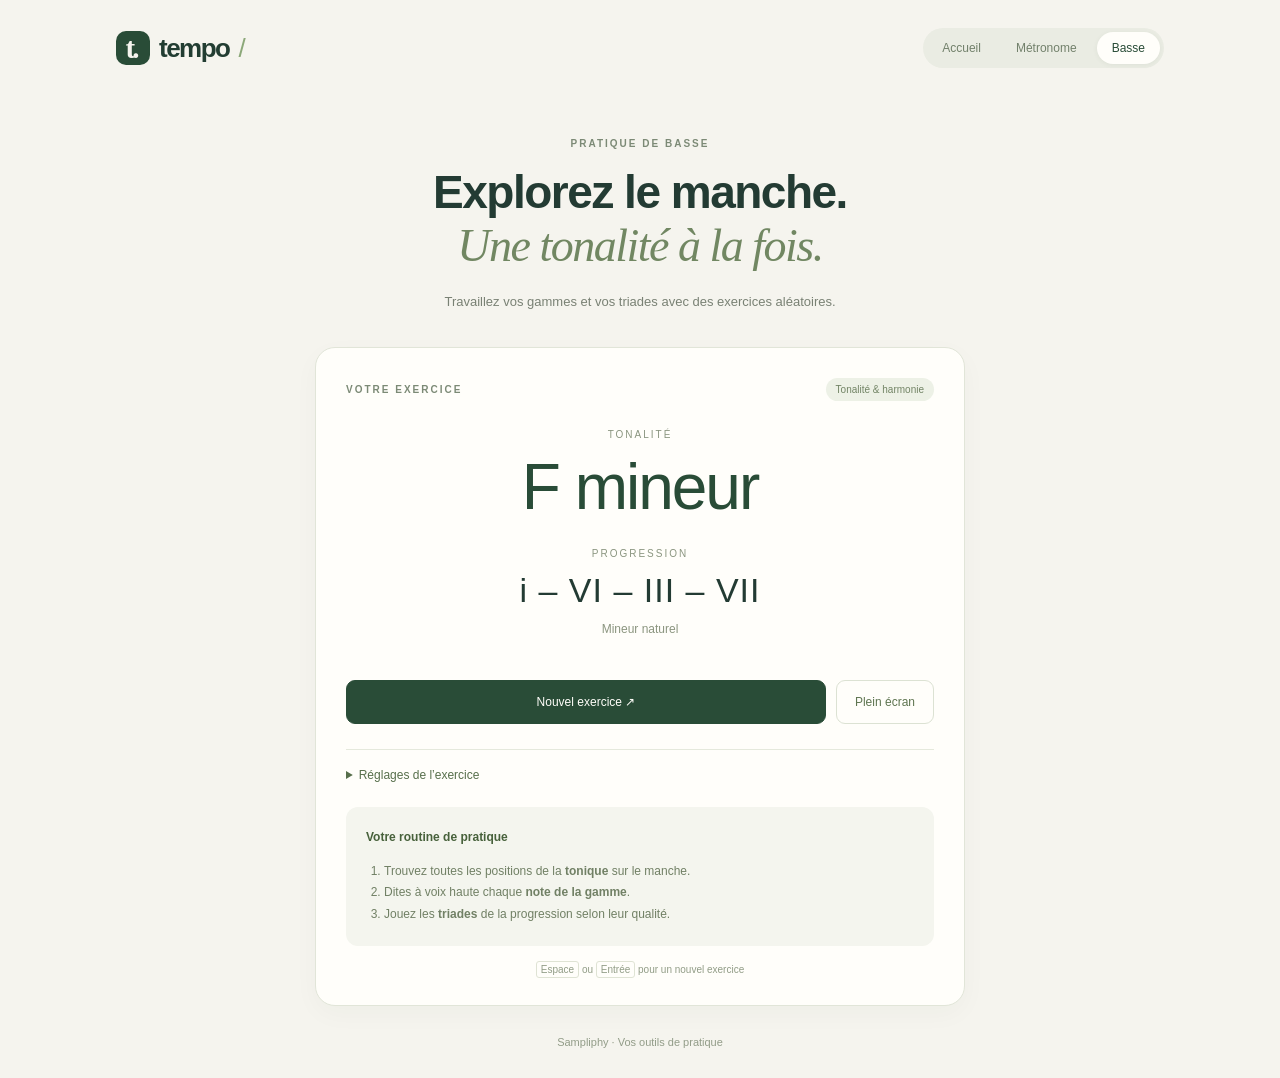
==== basse/index.html @ 9255d5bc "Add files via upload Merged version" ====
<!doctype html>
<html lang="fr"><head><meta charset="utf-8"><meta name="viewport" content="width=device-width, initial-scale=1"><title>Tempo — Pratique de basse</title><link rel="stylesheet" href="../style.css"><script src="../tool-frame.js" defer></script><script src="app.js" defer></script></head>
<body><header class="header"><a class="brand" href="../index.html"><span class="brand-mark">t.</span>tempo<span class="brand-dot">/</span></a><nav class="tool-nav" aria-label="Outils de pratique"><a href="../index.html">Accueil</a><a href="../metronome/index.html">Métronome</a><a href="./index.html" aria-current="page">Basse</a></nav></header>
<main class="workspace"><section class="intro"><p class="eyebrow">PRATIQUE DE BASSE</p><h1>Explorez le manche.<br><em>Une tonalité à la fois.</em></h1><p>Travaillez vos gammes et vos triades avec des exercices aléatoires.</p></section>
<section class="practice-card" aria-label="Générateur d’exercices"><div class="practice-top"><span class="eyebrow">VOTRE EXERCICE</span><span class="badge">Tonalité & harmonie</span></div><div class="exercise" aria-live="polite" aria-atomic="true"><span class="exercise-label">Tonalité</span><div id="key" class="exercise-key">—</div><span class="exercise-label">Progression</span><div id="prog" class="exercise-progression">—</div><p id="sub" class="exercise-description"></p></div><div class="exercise-actions"><button class="primary-button" id="next">Nouvel exercice <span aria-hidden="true">↗</span></button><button class="secondary-button" id="fs">Plein écran</button></div><p id="fullscreen-message" role="status" hidden></p>
<details class="practice-settings"><summary>Réglages de l’exercice</summary><div class="bass-settings"><label>Mode<select id="quality"><option value="both">Majeur + mineur</option><option value="major">Majeur seulement</option><option value="minor">Mineur seulement</option></select></label><label>Notation des altérations<select id="acc"><option value="both">Bémols + dièses</option><option value="flats">Bémols seulement</option><option value="sharps">Dièses seulement</option></select></label><label>Tonalités<select id="easy"><option value="off">Toutes les tonalités</option><option value="on">Tonalités faciles</option></select></label></div></details>
<section class="instructions"><h2>Votre routine de pratique</h2><ol><li>Trouvez toutes les positions de la <strong>tonique</strong> sur le manche.</li><li>Dites à voix haute chaque <strong>note de la gamme</strong>.</li><li>Jouez les <strong>triades</strong> de la progression selon leur qualité.</li></ol></section><p class="shortcut"><kbd>Espace</kbd> ou <kbd>Entrée</kbd> pour un nouvel exercice</p></section><footer class="footer">Sampliphy · Vos outils de pratique</footer></main></body></html>
---- style.css ----
:root{font-family:Inter,ui-sans-serif,-apple-system,BlinkMacSystemFont,"Segoe UI",sans-serif;color:#233b33;background:#f5f4ee;font-synthesis:none}*{box-sizing:border-box}body{margin:0}button,input,select{font:inherit}a:focus-visible,button:focus-visible,input:focus-visible,select:focus-visible,summary:focus-visible{outline:2px solid #6c8859;outline-offset:4px}.header{max-width:1120px;margin:auto;padding:28px 36px;display:flex;align-items:center;justify-content:space-between;gap:20px}.brand{display:flex;align-items:center;gap:9px;color:#223d32;text-decoration:none;font-size:26px;letter-spacing:-1.5px;font-weight:750}.brand-mark{background:#294c37;color:#f5f4ee;width:34px;height:34px;border-radius:10px;display:grid;place-items:center;font-family:Georgia,serif;font-size:29px;letter-spacing:-3px;padding-right:4px}.brand-dot{color:#8ca879;font-weight:400}.tool-nav{display:flex;gap:5px;padding:4px;background:#eaece3;border-radius:30px}.tool-nav a{text-decoration:none;color:#72806b;font-size:12px;padding:9px 15px;border-radius:24px}.tool-nav a[aria-current]{color:#294c37;background:#fffefa;box-shadow:0 1px 5px #294c3710}.tool-nav a:hover{color:#294c37}.workspace{max-width:840px;margin:0 auto;padding:0 24px}.intro{text-align:center;margin:42px 0 34px}.eyebrow{font-size:10px;letter-spacing:2px;font-weight:700;color:#7c8a76}.intro h1{font-size:clamp(32px,4vw,46px);line-height:1.15;letter-spacing:-1.5px;font-weight:550;margin:17px 0}.intro em{font-family:Georgia,serif;font-weight:400;color:#718762}.intro>p:last-child{font-size:13px;line-height:1.8;color:#798174}.tool-grid{display:grid;grid-template-columns:1fr 1fr;gap:22px}.tool-card,.practice-card{background:#fffefa;border:1px solid #e1e5d8;border-radius:20px;box-shadow:0 8px 26px #273c2808;padding:30px}.tool-card{color:inherit;text-decoration:none;transition:transform .15s,border-color .15s}.tool-card:hover{transform:translateY(-3px);border-color:#a0b28c}.tool-symbol{display:grid;place-items:center;background:#edf1e6;color:#698355;font-size:32px;border-radius:14px;width:60px;height:60px;margin-bottom:30px}.tool-card h2{font-size:23px;letter-spacing:-.6px;font-weight:550}.tool-card>p:not(.eyebrow){font-size:13px;line-height:1.9;color:#7c8774}.card-link{display:flex;justify-content:space-between;border-top:1px solid #e8ebde;padding-top:18px;margin-top:30px;font-size:12px;color:#34583f}.footer{text-align:center;color:#929c88;font-size:11px;margin:30px 0}.practice-card{max-width:650px;margin:0 auto}.practice-top{display:flex;align-items:center;justify-content:space-between;gap:10px}.badge{font-size:10px;background:#edf1e6;color:#728465;border-radius:20px;padding:6px 10px}.exercise{text-align:center;padding:28px 0}.exercise-label{display:block;font-size:10px;text-transform:uppercase;letter-spacing:2px;color:#8a957f}.exercise-key{font-size:clamp(42px,6vw,64px);font-weight:450;letter-spacing:-2px;margin:10px 0 24px;color:#294c37}.exercise-progression{font-size:clamp(24px,4vw,34px);font-weight:500;letter-spacing:1px;margin:12px 0}.exercise-description{font-size:12px;color:#8b957f;min-height:18px}.primary-button,.secondary-button{cursor:pointer;border-radius:9px;font-size:12px;padding:14px 18px}.primary-button{background:#294c37;color:#fffefa;border:1px solid #294c37}.primary-button:hover{background:#365e43}.secondary-button{color:#5f7551;background:transparent;border:1px solid #dce2d3}.exercise-actions{display:flex;gap:10px}.exercise-actions .primary-button{flex:1}.practice-settings{margin-top:25px;border-top:1px solid #e5e9dc;padding-top:18px}.practice-settings summary{font-size:12px;color:#576f4b;cursor:pointer}.bass-settings{display:grid;grid-template-columns:1fr 1fr 1fr;gap:14px;padding-top:18px}.bass-settings label{font-size:10px;color:#7c8872;display:flex;flex-direction:column;gap:8px}.bass-settings select{width:100%;min-width:0;background:#fffefa;border:1px solid #dce2d3;border-radius:7px;padding:10px;color:#39513b;font-size:12px}.instructions{margin-top:25px;padding:20px;background:#f4f5ee;border-radius:12px;color:#718065;font-size:12px;line-height:1.8}.instructions h2{font-size:12px;color:#47613b;margin:0}.instructions ol{padding-left:18px;margin-bottom:0}.shortcut{text-align:center;font-size:10px;color:#919c86;margin:18px 0 0}kbd{font:inherit;border:1px solid #dfe3d4;padding:2px 4px;border-radius:3px}#fullscreen-message{font-size:11px;color:#7c6244}html:fullscreen{background:#f5f4ee;overflow:auto}@media(max-width:600px){.header{padding:20px 16px;gap:10px}.brand{font-size:22px;gap:6px}.brand-mark{width:30px;height:30px}.tool-nav{gap:0}.tool-nav a{font-size:10px;padding:8px 10px}.workspace{padding:0 16px}.intro{margin:28px 0}.tool-grid{grid-template-columns:1fr;gap:16px}.tool-card,.practice-card{padding:24px}.tool-symbol{margin-bottom:20px}.bass-settings{grid-template-columns:1fr}.exercise-key{font-size:48px}.shortcut{display:none}}@media(prefers-reduced-motion:reduce){*{transition:none!important}}
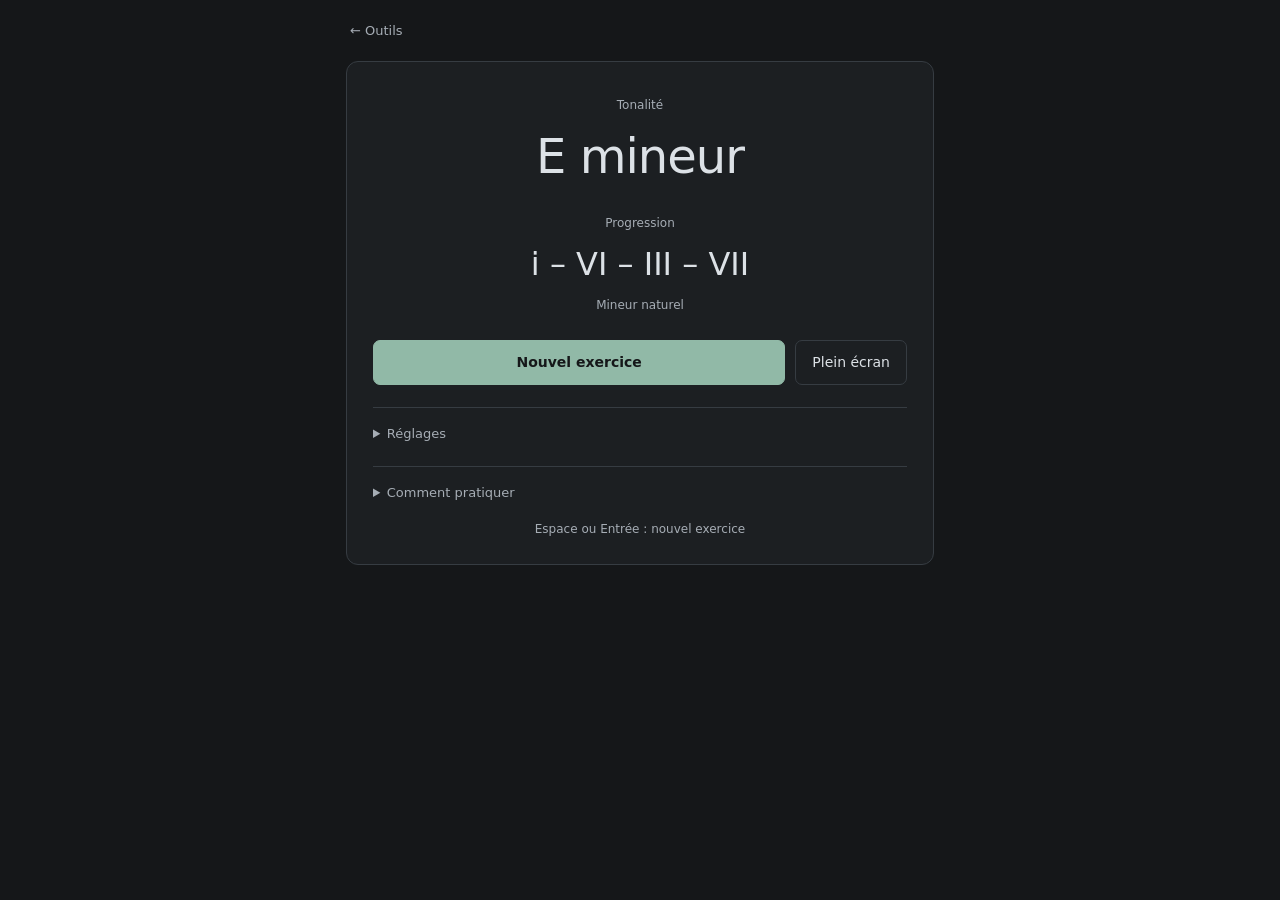
==== commit 6803b7fa: "Update index.html" ====
--- a/basse/index.html
+++ b/basse/index.html
@@ -1,8 +1,48 @@
-<!doctype html>
-<html lang="fr"><head><meta charset="utf-8"><meta name="viewport" content="width=device-width, initial-scale=1"><title>Tempo — Pratique de basse</title><link rel="stylesheet" href="../style.css"><script src="../tool-frame.js" defer></script><script src="app.js" defer></script></head>
-<body><header class="header"><a class="brand" href="../index.html"><span class="brand-mark">t.</span>tempo<span class="brand-dot">/</span></a><nav class="tool-nav" aria-label="Outils de pratique"><a href="../index.html">Accueil</a><a href="../metronome/index.html">Métronome</a><a href="./index.html" aria-current="page">Basse</a></nav></header>
-<main class="workspace"><section class="intro"><p class="eyebrow">PRATIQUE DE BASSE</p><h1>Explorez le manche.<br><em>Une tonalité à la fois.</em></h1><p>Travaillez vos gammes et vos triades avec des exercices aléatoires.</p></section>
-<section class="practice-card" aria-label="Générateur d’exercices"><div class="practice-top"><span class="eyebrow">VOTRE EXERCICE</span><span class="badge">Tonalité & harmonie</span></div><div class="exercise" aria-live="polite" aria-atomic="true"><span class="exercise-label">Tonalité</span><div id="key" class="exercise-key">—</div><span class="exercise-label">Progression</span><div id="prog" class="exercise-progression">—</div><p id="sub" class="exercise-description"></p></div><div class="exercise-actions"><button class="primary-button" id="next">Nouvel exercice <span aria-hidden="true">↗</span></button><button class="secondary-button" id="fs">Plein écran</button></div><p id="fullscreen-message" role="status" hidden></p>
-<details class="practice-settings"><summary>Réglages de l’exercice</summary><div class="bass-settings"><label>Mode<select id="quality"><option value="both">Majeur + mineur</option><option value="major">Majeur seulement</option><option value="minor">Mineur seulement</option></select></label><label>Notation des altérations<select id="acc"><option value="both">Bémols + dièses</option><option value="flats">Bémols seulement</option><option value="sharps">Dièses seulement</option></select></label><label>Tonalités<select id="easy"><option value="off">Toutes les tonalités</option><option value="on">Tonalités faciles</option></select></label></div></details>
-<section class="instructions"><h2>Votre routine de pratique</h2><ol><li>Trouvez toutes les positions de la <strong>tonique</strong> sur le manche.</li><li>Dites à voix haute chaque <strong>note de la gamme</strong>.</li><li>Jouez les <strong>triades</strong> de la progression selon leur qualité.</li></ol></section><p class="shortcut"><kbd>Espace</kbd> ou <kbd>Entrée</kbd> pour un nouvel exercice</p></section><footer class="footer">Sampliphy · Vos outils de pratique</footer></main></body></html>
-
+<!doctype html>
+<html lang="fr">
+<head>
+  <meta charset="utf-8">
+  <meta name="viewport" content="width=device-width, initial-scale=1">
+  <title>Harmonies</title>
+  <link rel="stylesheet" href="../style.css">
+  <script src="../tool-frame.js" defer></script>
+  <script src="app.js" defer></script>
+</head>
+<body>
+  <header class="header"><a href="../index.html">← Outils</a></header>
+  <main class="workspace">
+    <h1 class="sr-only">Harmonies</h1>
+    <section class="practice-card" aria-label="Exercice d’harmonie">
+      <div class="exercise" aria-live="polite" aria-atomic="true">
+        <span class="exercise-label">Tonalité</span>
+        <div id="key" class="exercise-key">—</div>
+        <span class="exercise-label">Progression</span>
+        <div id="prog" class="exercise-progression">—</div>
+        <p id="sub" class="exercise-description"></p>
+      </div>
+      <div class="exercise-actions">
+        <button class="primary-button" id="next">Nouvel exercice</button>
+        <button class="secondary-button" id="fs">Plein écran</button>
+      </div>
+      <p id="fullscreen-message" role="status" hidden></p>
+      <details class="practice-settings">
+        <summary>Réglages</summary>
+        <div class="bass-settings">
+          <label>Mode<select id="quality"><option value="both">Majeur + mineur</option><option value="major">Majeur seulement</option><option value="minor">Mineur seulement</option></select></label>
+          <label>Altérations<select id="acc"><option value="both">Bémols + dièses</option><option value="flats">Bémols seulement</option><option value="sharps">Dièses seulement</option></select></label>
+          <label>Tonalités<select id="easy"><option value="off">Toutes les tonalités</option><option value="on">Tonalités faciles</option></select></label>
+        </div>
+      </details>
+      <details class="practice-settings">
+        <summary>Comment pratiquer</summary>
+        <ol class="instructions">
+          <li>Trouvez la tonique partout sur le manche.</li>
+          <li>Nommez chaque note de la gamme.</li>
+          <li>Jouez les triades de la progression.</li>
+        </ol>
+      </details>
+      <p class="shortcut">Espace ou Entrée : nouvel exercice</p>
+    </section>
+  </main>
+</body>
+</html>
--- a/style.css
+++ b/style.css
@@ -1 +1,53 @@
-:root{font-family:Inter,ui-sans-serif,-apple-system,BlinkMacSystemFont,"Segoe UI",sans-serif;color:#233b33;background:#f5f4ee;font-synthesis:none}*{box-sizing:border-box}body{margin:0}button,input,select{font:inherit}a:focus-visible,button:focus-visible,input:focus-visible,select:focus-visible,summary:focus-visible{outline:2px solid #6c8859;outline-offset:4px}.header{max-width:1120px;margin:auto;padding:28px 36px;display:flex;align-items:center;justify-content:space-between;gap:20px}.brand{display:flex;align-items:center;gap:9px;color:#223d32;text-decoration:none;font-size:26px;letter-spacing:-1.5px;font-weight:750}.brand-mark{background:#294c37;color:#f5f4ee;width:34px;height:34px;border-radius:10px;display:grid;place-items:center;font-family:Georgia,serif;font-size:29px;letter-spacing:-3px;padding-right:4px}.brand-dot{color:#8ca879;font-weight:400}.tool-nav{display:flex;gap:5px;padding:4px;background:#eaece3;border-radius:30px}.tool-nav a{text-decoration:none;color:#72806b;font-size:12px;padding:9px 15px;border-radius:24px}.tool-nav a[aria-current]{color:#294c37;background:#fffefa;box-shadow:0 1px 5px #294c3710}.tool-nav a:hover{color:#294c37}.workspace{max-width:840px;margin:0 auto;padding:0 24px}.intro{text-align:center;margin:42px 0 34px}.eyebrow{font-size:10px;letter-spacing:2px;font-weight:700;color:#7c8a76}.intro h1{font-size:clamp(32px,4vw,46px);line-height:1.15;letter-spacing:-1.5px;font-weight:550;margin:17px 0}.intro em{font-family:Georgia,serif;font-weight:400;color:#718762}.intro>p:last-child{font-size:13px;line-height:1.8;color:#798174}.tool-grid{display:grid;grid-template-columns:1fr 1fr;gap:22px}.tool-card,.practice-card{background:#fffefa;border:1px solid #e1e5d8;border-radius:20px;box-shadow:0 8px 26px #273c2808;padding:30px}.tool-card{color:inherit;text-decoration:none;transition:transform .15s,border-color .15s}.tool-card:hover{transform:translateY(-3px);border-color:#a0b28c}.tool-symbol{display:grid;place-items:center;background:#edf1e6;color:#698355;font-size:32px;border-radius:14px;width:60px;height:60px;margin-bottom:30px}.tool-card h2{font-size:23px;letter-spacing:-.6px;font-weight:550}.tool-card>p:not(.eyebrow){font-size:13px;line-height:1.9;color:#7c8774}.card-link{display:flex;justify-content:space-between;border-top:1px solid #e8ebde;padding-top:18px;margin-top:30px;font-size:12px;color:#34583f}.footer{text-align:center;color:#929c88;font-size:11px;margin:30px 0}.practice-card{max-width:650px;margin:0 auto}.practice-top{display:flex;align-items:center;justify-content:space-between;gap:10px}.badge{font-size:10px;background:#edf1e6;color:#728465;border-radius:20px;padding:6px 10px}.exercise{text-align:center;padding:28px 0}.exercise-label{display:block;font-size:10px;text-transform:uppercase;letter-spacing:2px;color:#8a957f}.exercise-key{font-size:clamp(42px,6vw,64px);font-weight:450;letter-spacing:-2px;margin:10px 0 24px;color:#294c37}.exercise-progression{font-size:clamp(24px,4vw,34px);font-weight:500;letter-spacing:1px;margin:12px 0}.exercise-description{font-size:12px;color:#8b957f;min-height:18px}.primary-button,.secondary-button{cursor:pointer;border-radius:9px;font-size:12px;padding:14px 18px}.primary-button{background:#294c37;color:#fffefa;border:1px solid #294c37}.primary-button:hover{background:#365e43}.secondary-button{color:#5f7551;background:transparent;border:1px solid #dce2d3}.exercise-actions{display:flex;gap:10px}.exercise-actions .primary-button{flex:1}.practice-settings{margin-top:25px;border-top:1px solid #e5e9dc;padding-top:18px}.practice-settings summary{font-size:12px;color:#576f4b;cursor:pointer}.bass-settings{display:grid;grid-template-columns:1fr 1fr 1fr;gap:14px;padding-top:18px}.bass-settings label{font-size:10px;color:#7c8872;display:flex;flex-direction:column;gap:8px}.bass-settings select{width:100%;min-width:0;background:#fffefa;border:1px solid #dce2d3;border-radius:7px;padding:10px;color:#39513b;font-size:12px}.instructions{margin-top:25px;padding:20px;background:#f4f5ee;border-radius:12px;color:#718065;font-size:12px;line-height:1.8}.instructions h2{font-size:12px;color:#47613b;margin:0}.instructions ol{padding-left:18px;margin-bottom:0}.shortcut{text-align:center;font-size:10px;color:#919c86;margin:18px 0 0}kbd{font:inherit;border:1px solid #dfe3d4;padding:2px 4px;border-radius:3px}#fullscreen-message{font-size:11px;color:#7c6244}html:fullscreen{background:#f5f4ee;overflow:auto}@media(max-width:600px){.header{padding:20px 16px;gap:10px}.brand{font-size:22px;gap:6px}.brand-mark{width:30px;height:30px}.tool-nav{gap:0}.tool-nav a{font-size:10px;padding:8px 10px}.workspace{padding:0 16px}.intro{margin:28px 0}.tool-grid{grid-template-columns:1fr;gap:16px}.tool-card,.practice-card{padding:24px}.tool-symbol{margin-bottom:20px}.bass-settings{grid-template-columns:1fr}.exercise-key{font-size:48px}.shortcut{display:none}}@media(prefers-reduced-motion:reduce){*{transition:none!important}}
+/* Styles partagés : thème sombre, contrôles et typographie. */
+:root {
+  color-scheme: dark;
+  --bg: #151719;
+  --surface: #1c1f22;
+  --control: #25292d;
+  --border: #363c42;
+  --text: #dce1e6;
+  --muted: #a6adb5;
+  --accent: #91b9a7;
+  font: 14px/1.5 system-ui, -apple-system, BlinkMacSystemFont, "Segoe UI", sans-serif;
+  color: var(--text);
+  background: var(--bg);
+}
+* { box-sizing: border-box; }
+body { margin: 0; }
+button, input, select { font: inherit; }
+button, summary, select { cursor: pointer; }
+a { color: var(--muted); }
+button, input, select { -webkit-tap-highlight-color: transparent; }
+:focus-visible { outline: 2px solid var(--accent); outline-offset: 4px; }
+.header { max-width: 620px; margin: auto; padding: 20px; }
+.header a { text-decoration: none; font-size: 13px; }
+.workspace { max-width: 620px; margin: auto; padding: 0 16px 20px; }
+.practice-card { padding: 26px; background: var(--surface); border: 1px solid var(--border); border-radius: 12px; }
+.exercise { text-align: center; padding: 8px 0 26px; }
+.exercise-label { display: block; color: var(--muted); font-size: 12px; }
+.exercise-key { font-size: clamp(36px, 7vw, 48px); font-weight: 500; letter-spacing: -1px; margin: 6px 0 22px; }
+.exercise-progression { font-size: clamp(24px, 5vw, 32px); margin: 8px 0; }
+.exercise-description { font-size: 12px; color: var(--muted); min-height: 18px; margin: 0; }
+.primary-button, .secondary-button { border: 1px solid var(--border); border-radius: 7px; padding: 11px 16px; }
+.primary-button { color: var(--bg); background: var(--accent); border-color: var(--accent); font-weight: 600; }
+.primary-button:hover { background: #a0c5b4; }
+.secondary-button { background: transparent; color: var(--text); }
+.secondary-button:hover { background: var(--control); }
+.exercise-actions { display: flex; gap: 10px; }
+.exercise-actions .primary-button { flex: 1; }
+.practice-settings { border-top: 1px solid var(--border); margin-top: 22px; padding-top: 16px; }
+.practice-settings summary { color: var(--muted); font-size: 13px; }
+.bass-settings { display: grid; grid-template-columns: 1fr 1fr; gap: 16px; padding-top: 18px; }
+.bass-settings label { display: flex; flex-direction: column; gap: 7px; color: var(--muted); font-size: 12px; }
+select { width: 100%; min-width: 0; border: 1px solid var(--border); border-radius: 6px; background: var(--control); color: var(--text); padding: 9px; }
+.instructions { color: var(--muted); font-size: 13px; line-height: 1.8; padding-left: 20px; margin-bottom: 0; }
+.shortcut { color: var(--muted); text-align: center; font-size: 12px; margin: 18px 0 0; }
+kbd { font: inherit; }
+#fullscreen-message { font-size: 12px; color: #d9b48f; }
+html:fullscreen { background: var(--bg); overflow: auto; }
+.sr-only { position: absolute; width: 1px; height: 1px; padding: 0; margin: -1px; overflow: hidden; clip: rect(0,0,0,0); white-space: nowrap; border: 0; }
+@media (max-width: 480px) {
+  .practice-card { padding: 22px 18px; }
+  .bass-settings { grid-template-columns: 1fr; }
+  .shortcut { display: none; }
+}
